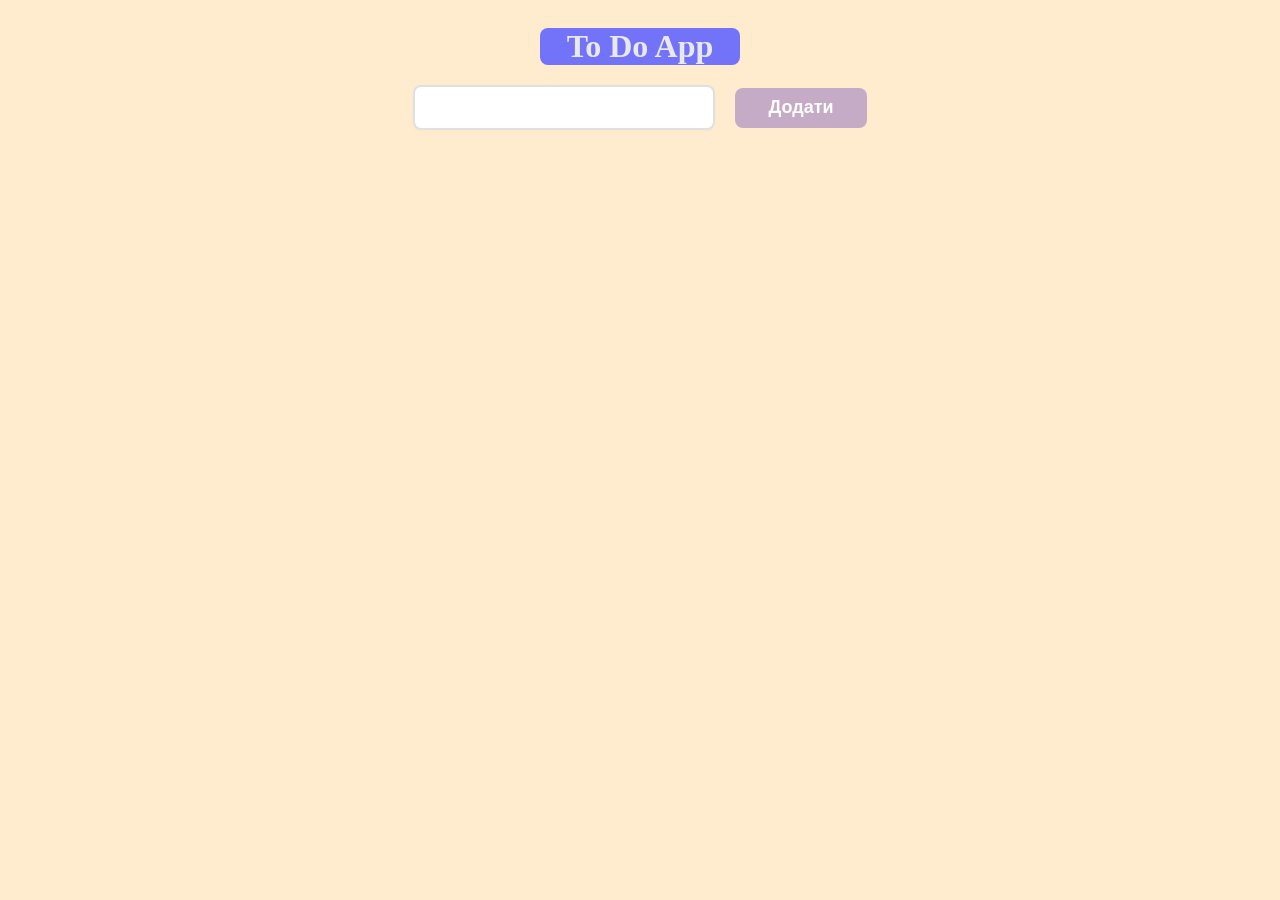
==== index.html @ 1783b0e2 "Перша версія ToDoList" ====
<!doctype html>
<html lang="en">
  <head>
    <meta charset="UTF-8" />
    <meta name="viewport" content="width=device-width, initial-scale=1.0" />
    <title>ToDoApp</title>
    <link rel="stylesheet" href="style.css" />
  </head>
  <body>
    <h1>To Do App</h1>

    <div class="conteiner">
      <div class="addTask">
        <input type="text" class="text" />
        <button type="submit" class="button">Додати</button>
      </div>

      <ul class="list"></ul>
    </div>

    <script src="script.js"></script>
  </body>
</html>
---- style.css ----
body {
  background-color: blanchedalmond;
  padding: 20px;
}

h1 {
  display: flex;
  align-items: center;
  justify-content: center;
  width: 200px;
  margin: 0 auto;
  background-color: rgb(115, 115, 250);
  border-radius: 8px;
  color: rgb(233, 233, 233);
  margin-bottom: 20px;
}

.conteiner {
  display: flex;
  flex-direction: column;
  justify-content: center;
  align-items: center;
}

.addTask {
  display: flex;
  justify-content: center;
  align-items: center;
  gap: 20px;
}

input {
  max-width: 500px;
  width: 100%;
  height: 45px;
  /* Трохи збільшив висоту для кращого вигляду */
  padding: 0 15px;
  /* Відступ тексту від країв */
  border-radius: 8px;
  outline: none;
  border: 2px solid #e0e0e0;
  background-color: #ffffff;
  font-size: 16px;
  color: #333;
  box-sizing: border-box;
  /* Щоб padding не розширював інпут */

  /* Плавна анімація при взаємодії */
  transition: all 0.3s ease;
  box-shadow: 0 2px 4px rgba(0, 0, 0, 0.02);
}

input:hover {
  border-color: #b0b0b0;
}

input:focus {
  border-color: rgb(197, 171, 197);
  /* Ваш колір з кнопки */
  box-shadow: 0 0 8px rgba(197, 171, 197, 0.3);
  background-color: #fff;
}

input::placeholder {
  color: #aaa;
  font-weight: 400;
}

button {
  height: 40px;
  width: 200px;
  background-color: rgb(197, 171, 197);
  outline: none;
  border: none;
  border-radius: 8px;
  color: rgb(255, 255, 255);
  font-weight: bold;
  font-size: 18px;
  cursor: pointer;
  transition: transform 0.1s ease, background-color 0.2s ease;
}

button:hover {
  background-color: rgb(180, 150, 180);
}

button:active {
  transform: scale(0.96);
  /* Кнопка стискається на 4% */
}

ul {
  list-style-type: none;
  /* Прибираємо стандартні крапочки */
  padding: 0;
  margin-top: 20px;
  max-width: 600px;
  width: 100%;
}


li {
  background-color: #fff;
  border: 1px solid #e0e0e0;
  border-radius: 8px;
  padding: 12px 15px;
  margin-bottom: 10px;
  color: #333;
  font-size: 16px;
  transition: all 0.2s ease;
  box-shadow: 0 2px 5px rgba(0, 0, 0, 0.05);

  /* Для майбутнього: щоб текст і кнопка видалення були в один рядок */
  display: flex;
  justify-content: space-between;
  align-items: center;
}

li:hover {
  border-color: rgb(197, 171, 197);
  transform: translateX(5px);
  /* Легке зміщення вбік */
}
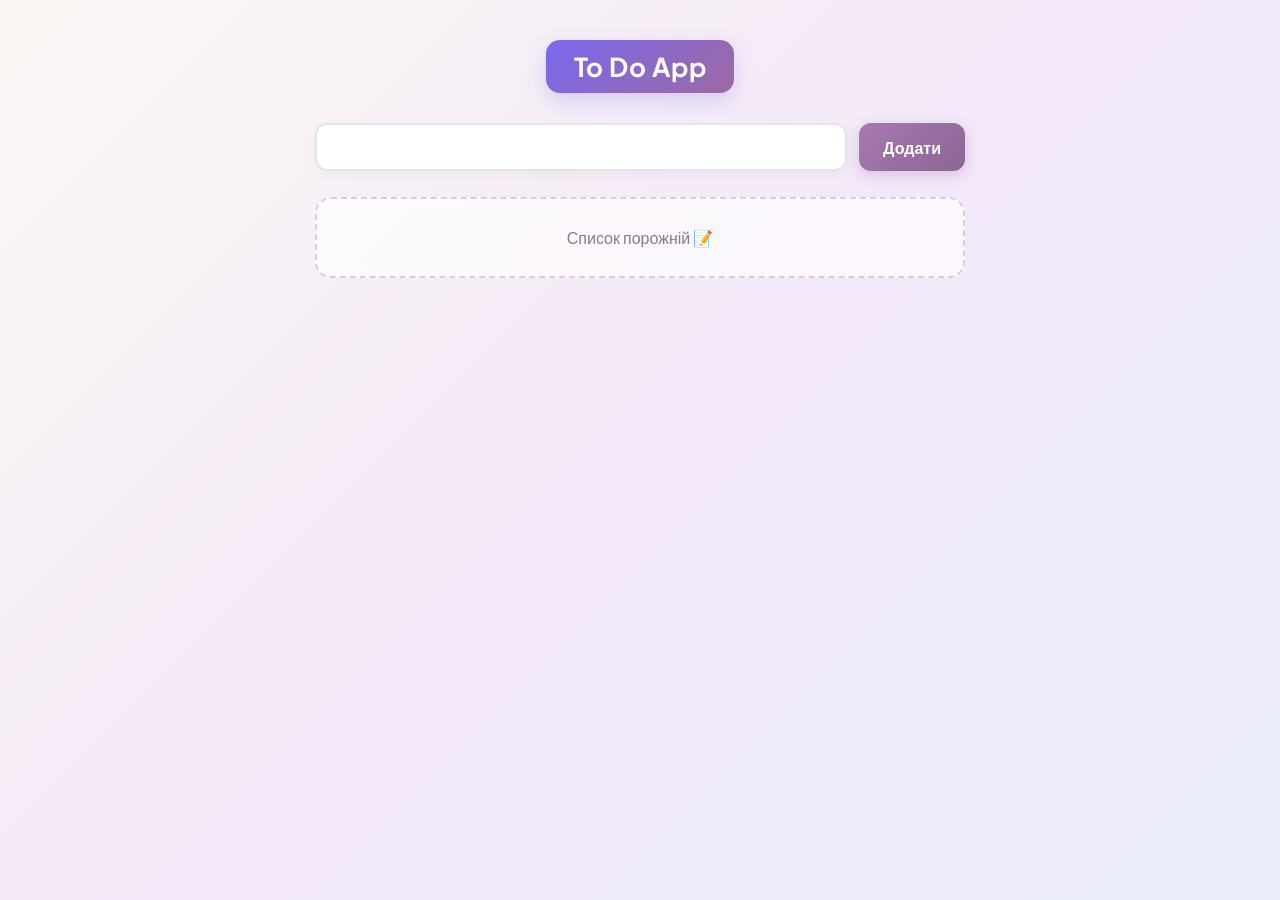
==== commit 9515816e: "Згенерував за допомогою ШІ favicon" ====
--- a/index.html
+++ b/index.html
@@ -5,6 +5,8 @@
     <meta name="viewport" content="width=device-width, initial-scale=1.0" />
     <title>ToDoApp</title>
     <link rel="stylesheet" href="style.css" />
+    <link rel="icon" type="image/svg+xml" href="data:image/svg+xml,%3Csvg xmlns='http://www.w3.org/2000/svg' viewBox='0 0 64 64'%3E%3Cdefs%3E%3ClinearGradient id='g' x1='0%25' y1='0%25' x2='100%25' y2='100%25'%3E%3Cstop offset='0%25' stop-color='%237b68ee'/%3E%3Cstop offset='100%25' stop-color='%23a779b0'/%3E%3C/linearGradient%3E%3C/defs%3E%3Crect width='64' height='64' rx='18' fill='url(%23g)'/%3E%3Cpath d='M19 33.5L28 42.5L46 22.5' fill='none' stroke='%23ffffff' stroke-width='6.5' stroke-linecap='round' stroke-linejoin='round'/%3E%3C/svg%3E">
+
   </head>
   <body>
     <h1>To Do App</h1>
--- a/style.css
+++ b/style.css
@@ -1,123 +1,361 @@
+@import url('https://fonts.googleapis.com/css2?family=Plus+Jakarta+Sans:wght@400;500;600;700&display=swap');
+
+* {
+  margin: 0;
+  padding: 0;
+  box-sizing: border-box;
+  font-family: 'Plus Jakarta Sans', sans-serif;
+}
+
 body {
-  background-color: blanchedalmond;
-  padding: 20px;
+  background: linear-gradient(135deg, #fbf7f4 0%, #f3e8f8 50%, #e9edf9 100%);
+  min-height: 100vh;
+  padding: 40px 20px;
+  color: #2d3748;
 }
 
 h1 {
   display: flex;
   align-items: center;
   justify-content: center;
-  width: 200px;
+  width: fit-content;
+  margin: 0 auto 30px auto;
+  padding: 10px 28px;
+  background: linear-gradient(135deg, #7b68ee 0%, #9c69a3 100%);
+  border-radius: 14px;
+  color: #ffffff;
+  font-size: 26px;
+  font-weight: 700;
+  letter-spacing: 0.5px;
+  box-shadow: 0 8px 20px rgba(123, 104, 238, 0.25);
+  transition: transform 0.2s ease;
+}
+
+h1:hover {
+  transform: translateY(-2px);
+}
+
+.conteiner {
+  display: flex;
+  flex-direction: column;
+  justify-content: center;
+  align-items: center;
+  max-width: 650px;
   margin: 0 auto;
-  background-color: rgb(115, 115, 250);
-  border-radius: 8px;
-  color: rgb(233, 233, 233);
-  margin-bottom: 20px;
-}
-
-.conteiner {
-  display: flex;
-  flex-direction: column;
-  justify-content: center;
-  align-items: center;
 }
 
 .addTask {
   display: flex;
   justify-content: center;
   align-items: center;
-  gap: 20px;
-}
-
-input {
-  max-width: 500px;
+  gap: 12px;
   width: 100%;
-  height: 45px;
-  /* Трохи збільшив висоту для кращого вигляду */
-  padding: 0 15px;
-  /* Відступ тексту від країв */
-  border-radius: 8px;
+}
+
+input.text {
+  flex: 1;
+  height: 48px;
+  padding: 0 18px;
+  border-radius: 12px;
   outline: none;
-  border: 2px solid #e0e0e0;
+  border: 2px solid #e8e2ee;
   background-color: #ffffff;
-  font-size: 16px;
-  color: #333;
-  box-sizing: border-box;
-  /* Щоб padding не розширював інпут */
-
-  /* Плавна анімація при взаємодії */
-  transition: all 0.3s ease;
-  box-shadow: 0 2px 4px rgba(0, 0, 0, 0.02);
-}
-
-input:hover {
-  border-color: #b0b0b0;
-}
-
-input:focus {
-  border-color: rgb(197, 171, 197);
-  /* Ваш колір з кнопки */
-  box-shadow: 0 0 8px rgba(197, 171, 197, 0.3);
-  background-color: #fff;
-}
-
-input::placeholder {
-  color: #aaa;
+  font-size: 15px;
+  color: #333333;
+  transition: all 0.25s ease;
+  box-shadow: 0 4px 12px rgba(0, 0, 0, 0.03);
+}
+
+input.text:hover {
+  border-color: #c9b4db;
+}
+
+input.text:focus {
+  border-color: #9c69a3;
+  box-shadow: 0 0 0 4px rgba(156, 105, 163, 0.15);
+  background-color: #ffffff;
+}
+
+input.text::placeholder {
+  color: #a0aec0;
   font-weight: 400;
 }
 
-button {
-  height: 40px;
-  width: 200px;
-  background-color: rgb(197, 171, 197);
+.button {
+  height: 48px;
+  padding: 0 24px;
+  background: linear-gradient(135deg, #a779b0 0%, #8b6694 100%);
   outline: none;
   border: none;
-  border-radius: 8px;
-  color: rgb(255, 255, 255);
-  font-weight: bold;
-  font-size: 18px;
+  border-radius: 12px;
+  color: #ffffff;
+  font-weight: 600;
+  font-size: 16px;
   cursor: pointer;
-  transition: transform 0.1s ease, background-color 0.2s ease;
-}
-
-button:hover {
-  background-color: rgb(180, 150, 180);
-}
-
-button:active {
-  transform: scale(0.96);
-  /* Кнопка стискається на 4% */
-}
-
-ul {
+  box-shadow: 0 4px 14px rgba(156, 105, 163, 0.3);
+  transition: all 0.2s ease;
+  white-space: nowrap;
+}
+
+.button:hover {
+  background: linear-gradient(135deg, #96669f 0%, #7b5584 100%);
+  box-shadow: 0 6px 18px rgba(156, 105, 163, 0.4);
+  transform: translateY(-2px);
+}
+
+.button:active {
+  transform: scale(0.97);
+}
+
+ul.list {
   list-style-type: none;
-  /* Прибираємо стандартні крапочки */
   padding: 0;
-  margin-top: 20px;
-  max-width: 600px;
+  margin-top: 26px;
   width: 100%;
 }
 
-
+/* Базовий li */
 li {
-  background-color: #fff;
-  border: 1px solid #e0e0e0;
-  border-radius: 8px;
-  padding: 12px 15px;
-  margin-bottom: 10px;
-  color: #333;
+  list-style: none;
+}
+
+/* Картка задачі */
+.todo-item {
+  display: flex;
+  justify-content: space-between;
+  align-items: center;
+  padding: 14px 18px;
+  background-color: #ffffff;
+  border: 1px solid #f0eaf4;
+  border-radius: 14px;
+  margin-bottom: 12px;
+  box-shadow: 0 4px 10px rgba(0, 0, 0, 0.03);
+  transition: all 0.25s ease;
+}
+
+.todo-item:hover {
+  transform: translateY(-2px);
+  box-shadow: 0 8px 20px rgba(156, 105, 163, 0.1);
+  border-color: #dcc8e6;
+}
+
+/* Текст завдання */
+.todo-text {
+  font-size: 15px;
+  font-weight: 500;
+  color: #2d3748;
+  flex: 1;
+  margin-right: 14px;
+  cursor: pointer;
+  overflow-wrap: break-word;
+  word-break: break-word;
+  transition: color 0.2s ease, opacity 0.2s ease;
+}
+
+.todo-text:hover {
+  color: #8b6694;
+}
+
+/* Інпут при редагуванні завдання */
+.todo-item input {
+  flex: 1;
+  min-width: 0;
+  margin-right: 14px;
+  height: 36px;
+  padding: 0 12px;
+  border-radius: 9px;
+  border: 2px solid #9c69a3;
+  outline: none;
+  font-size: 15px;
+  font-weight: 500;
+  color: #2d3748;
+  background-color: #fdfaff;
+  box-shadow: 0 0 0 3px rgba(156, 105, 163, 0.15);
+  transition: all 0.2s ease;
+}
+
+.todo-item input:focus {
+  background-color: #ffffff;
+  border-color: #85528c;
+  box-shadow: 0 0 0 4px rgba(156, 105, 163, 0.25);
+}
+
+/* Виконана задача */
+.completed {
+  text-decoration: line-through;
+  color: #a0aec0;
+  opacity: 0.65;
+}
+
+/* Контейнер кнопок дій */
+.actions {
+  display: flex;
+  gap: 8px;
+  flex-shrink: 0;
+}
+
+.delete-btn,
+.done-btn {
+  height: 34px;
+  padding: 0 14px;
+  border: none;
+  border-radius: 9px;
+  cursor: pointer;
+  font-size: 13px;
+  font-weight: 600;
+  transition: all 0.2s ease;
+  display: flex;
+  align-items: center;
+  justify-content: center;
+}
+
+/* Кнопка Done */
+.done-btn {
+  background-color: #eafaf1;
+  color: #27ae60;
+}
+
+.done-btn:hover {
+  background-color: #27ae60;
+  color: #ffffff;
+  box-shadow: 0 4px 10px rgba(39, 174, 96, 0.25);
+}
+
+/* Кнопка Delete (X) */
+.delete-btn {
+  background-color: #fef0f0;
+  color: #e74c3c;
+}
+
+.delete-btn:hover {
+  background-color: #e74c3c;
+  color: #ffffff;
+  box-shadow: 0 4px 10px rgba(231, 76, 60, 0.25);
+}
+
+.delete-btn:active,
+.done-btn:active {
+  transform: scale(0.92);
+}
+
+/* Повідомлення про порожній список */
+.empty {
+  display: flex;
+  align-items: center;
+  justify-content: center;
+  gap: 8px;
+  padding: 28px 20px;
+  background: rgba(255, 255, 255, 0.65);
+  backdrop-filter: blur(6px);
+  border: 2px dashed #d9cbe0;
+  border-radius: 16px;
+  color: #8a7794;
   font-size: 16px;
-  transition: all 0.2s ease;
-  box-shadow: 0 2px 5px rgba(0, 0, 0, 0.05);
-
-  /* Для майбутнього: щоб текст і кнопка видалення були в один рядок */
-  display: flex;
-  justify-content: space-between;
-  align-items: center;
-}
-
-li:hover {
-  border-color: rgb(197, 171, 197);
-  transform: translateX(5px);
-  /* Легке зміщення вбік */
+  font-weight: 500;
+  cursor: default;
+  animation: fadeIn 0.3s ease-out;
+}
+
+.empty:hover {
+  border-color: #bfa8cb;
+  transform: none;
+}
+
+@keyframes fadeIn {
+  from {
+    opacity: 0;
+    transform: translateY(6px);
+  }
+
+  to {
+    opacity: 1;
+    transform: translateY(0);
+  }
+}
+
+/* =======================================
+   АДАПТИВНІСТЬ ДЛЯ ПЛАНШЕТІВ ТА СМАРТФОНІВ
+   ======================================= */
+
+/* Планшети (до 768px) */
+@media (max-width: 768px) {
+  body {
+    padding: 30px 16px;
+  }
+
+  .conteiner {
+    max-width: 100%;
+  }
+
+  h1 {
+    font-size: 24px;
+    padding: 8px 22px;
+    margin-bottom: 24px;
+  }
+}
+
+/* Смартфони (до 480px) */
+@media (max-width: 480px) {
+  body {
+    padding: 20px 12px;
+  }
+
+  h1 {
+    font-size: 21px;
+    padding: 7px 18px;
+    margin-bottom: 20px;
+    border-radius: 11px;
+  }
+
+  /* Поле та кнопка стають одне під одним на весь екран */
+  .addTask {
+    flex-direction: column;
+    gap: 10px;
+  }
+
+  input.text {
+    width: 100%;
+    height: 48px;
+    font-size: 16px;
+    /* Запобігає авто-зуму в Safari на iOS */
+  }
+
+  .button {
+    width: 100%;
+    height: 44px;
+    font-size: 15px;
+  }
+
+  /* Картки задач на вузьких екранах */
+  .todo-item {
+    padding: 12px 14px;
+  }
+
+  .todo-text {
+    font-size: 14px;
+    margin-right: 10px;
+  }
+
+  .todo-item input {
+    height: 34px;
+    font-size: 14px;
+    margin-right: 10px;
+  }
+
+  /* Компактні кнопки дій */
+  .actions {
+    gap: 6px;
+  }
+
+  .delete-btn,
+  .done-btn {
+    height: 32px;
+    padding: 0 11px;
+    font-size: 12px;
+  }
+
+  .empty {
+    padding: 22px 14px;
+    font-size: 14px;
+  }
 }
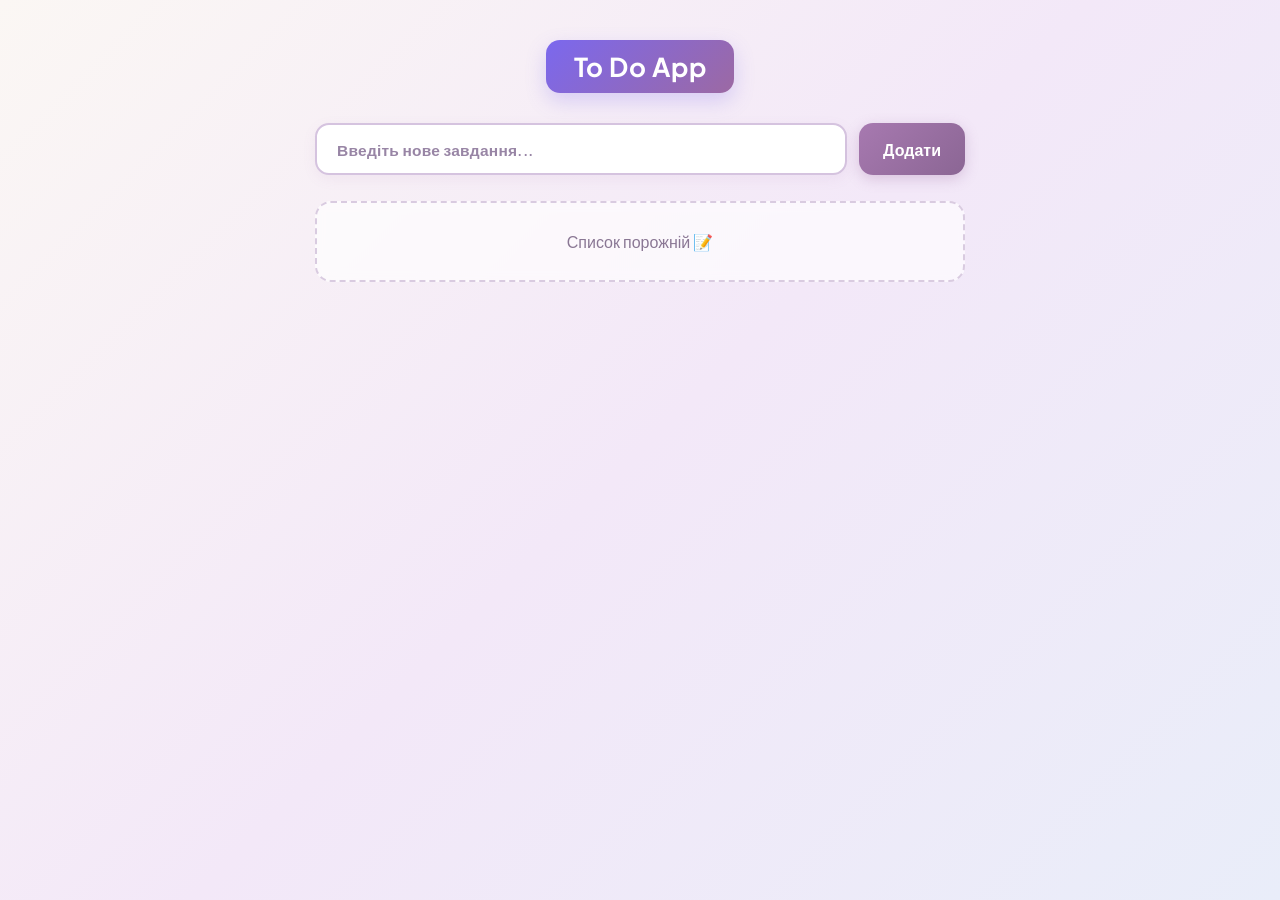
==== commit 719e8513: "Додав placeholder до input, підігнав стилі, щоб вони краще працювали, в js створив новий елемент для" ====
--- a/index.html
+++ b/index.html
@@ -13,7 +13,7 @@
 
     <div class="conteiner">
       <div class="addTask">
-        <input type="text" class="text" />
+        <input type="text" class="text" placeholder="Введіть нове завдання..."/>
         <button type="submit" class="button">Додати</button>
       </div>
 
--- a/style.css
+++ b/style.css
@@ -54,41 +54,47 @@
 
 input.text {
   flex: 1;
-  height: 48px;
-  padding: 0 18px;
-  border-radius: 12px;
+  height: 52px;
+  padding: 0 20px;
+  border-radius: 14px;
   outline: none;
-  border: 2px solid #e8e2ee;
+  border: 2px solid #d5c3df;
   background-color: #ffffff;
-  font-size: 15px;
-  color: #333333;
+  font-family: 'Plus Jakarta Sans', sans-serif;
+  font-size: 16px;
+  font-weight: 500;
+  color: #2d3748;
   transition: all 0.25s ease;
-  box-shadow: 0 4px 12px rgba(0, 0, 0, 0.03);
+  box-shadow: 0 4px 14px rgba(156, 105, 163, 0.08);
 }
 
 input.text:hover {
-  border-color: #c9b4db;
+  border-color: #bfa8cb;
 }
 
 input.text:focus {
   border-color: #9c69a3;
-  box-shadow: 0 0 0 4px rgba(156, 105, 163, 0.15);
+  box-shadow: 0 0 0 4px rgba(156, 105, 163, 0.2);
   background-color: #ffffff;
 }
 
 input.text::placeholder {
-  color: #a0aec0;
-  font-weight: 400;
+  font-family: 'Plus Jakarta Sans', sans-serif;
+  color: #9885a5;
+  font-weight: 600;
+  font-size: 15.5px;
+  letter-spacing: 0.25px;
 }
 
 .button {
-  height: 48px;
+  height: 52px;
   padding: 0 24px;
   background: linear-gradient(135deg, #a779b0 0%, #8b6694 100%);
   outline: none;
   border: none;
-  border-radius: 12px;
+  border-radius: 14px;
   color: #ffffff;
+  font-family: 'Plus Jakarta Sans', sans-serif;
   font-weight: 600;
   font-size: 16px;
   cursor: pointer;
@@ -123,7 +129,7 @@
 .todo-item {
   display: flex;
   justify-content: space-between;
-  align-items: center;
+  align-items: flex-start;
   padding: 14px 18px;
   background-color: #ffffff;
   border: 1px solid #f0eaf4;
@@ -139,45 +145,82 @@
   border-color: #dcc8e6;
 }
 
+/* Контейнер вмісту завдання (текст + час створення) */
+.todo-content {
+  display: flex;
+  flex-direction: column;
+  flex: 1;
+  min-width: 0;
+  margin-right: 14px;
+  gap: 3px;
+}
+
 /* Текст завдання */
 .todo-text {
+  min-height: 34px;
+  display: flex;
+  align-items: center;
   font-size: 15px;
   font-weight: 500;
   color: #2d3748;
-  flex: 1;
-  margin-right: 14px;
   cursor: pointer;
   overflow-wrap: break-word;
   word-break: break-word;
-  transition: color 0.2s ease, opacity 0.2s ease;
+  transition: all 0.2s ease;
+}
+
+/* Іконка-підказка, що текст можна редагувати */
+.todo-text::after {
+  content: " ✎";
+  font-size: 13px;
+  color: #a779b0;
+  opacity: 0.55;
+  transition: all 0.2s ease;
+  display: inline-block;
+  margin-left: 4px;
 }
 
 .todo-text:hover {
-  color: #8b6694;
+  color: #7b4f85;
+}
+
+.todo-text:hover::after {
+  opacity: 1;
+  color: #7b4f85;
+  /* transform: scale(1.25) rotate(-10deg); */
+}
+
+/* Час створення завдання */
+.todo-date {
+  font-size: 11.5px;
+  color: #8a7794;
+  opacity: 0.8;
+  font-weight: 400;
+  letter-spacing: 0.2px;
 }
 
 /* Інпут при редагуванні завдання */
 .todo-item input {
-  flex: 1;
-  min-width: 0;
-  margin-right: 14px;
-  height: 36px;
-  padding: 0 12px;
-  border-radius: 9px;
-  border: 2px solid #9c69a3;
+  width: 100%;
+  height: 34px;
+  padding: 0 10px;
+  border-radius: 8px;
+  border: 1.5px solid #9c69a3;
   outline: none;
+  font-family: 'Plus Jakarta Sans', sans-serif;
   font-size: 15px;
   font-weight: 500;
   color: #2d3748;
-  background-color: #fdfaff;
-  box-shadow: 0 0 0 3px rgba(156, 105, 163, 0.15);
+  background-color: #ffffff;
+  box-shadow: 0 0 0 2px rgba(156, 105, 163, 0.15);
+  box-sizing: border-box;
   transition: all 0.2s ease;
 }
 
 .todo-item input:focus {
   background-color: #ffffff;
   border-color: #85528c;
-  box-shadow: 0 0 0 4px rgba(156, 105, 163, 0.25);
+  box-shadow: 0 0 0 3px rgba(156, 105, 163, 0.22);
 }
 
 /* Виконана задача */
@@ -192,6 +235,8 @@
   display: flex;
   gap: 8px;
   flex-shrink: 0;
+  height: 34px;
+  align-items: center;
 }
 
 .delete-btn,
@@ -310,7 +355,7 @@
   /* Поле та кнопка стають одне під одним на весь екран */
   .addTask {
     flex-direction: column;
-    gap: 10px;
+    gap: 12px;
   }
 
   input.text {
@@ -318,12 +363,35 @@
     height: 48px;
     font-size: 16px;
     /* Запобігає авто-зуму в Safari на iOS */
+    border: 2px solid #bfa8cb;
+    background-color: #ffffff;
+    box-shadow: 0 6px 18px rgba(156, 105, 163, 0.14);
+    border-radius: 14px;
+    padding: 0 18px;
+    flex: none;
+  }
+
+  input.text::placeholder {
+    font-family: 'Plus Jakarta Sans', sans-serif;
+    color: #9885a5;
+    font-weight: 600;
+    font-size: 16px;
+    letter-spacing: 0.25px;
+    font-style: italic;
+  }
+
+  input.text:focus {
+    border-color: #8b5592;
+    box-shadow: 0 0 0 4px rgba(156, 105, 163, 0.28);
   }
 
   .button {
     width: 100%;
-    height: 44px;
-    font-size: 15px;
+    height: 52px;
+    font-family: 'Plus Jakarta Sans', sans-serif;
+    font-size: 16px;
+    font-weight: 600;
+    border-radius: 14px;
   }
 
   /* Картки задач на вузьких екранах */
@@ -331,20 +399,29 @@
     padding: 12px 14px;
   }
 
+  .todo-content {
+    margin-right: 10px;
+  }
+
   .todo-text {
+    min-height: 32px;
     font-size: 14px;
-    margin-right: 10px;
+  }
+
+  .todo-date {
+    font-size: 11px;
   }
 
   .todo-item input {
-    height: 34px;
+    height: 32px;
     font-size: 14px;
-    margin-right: 10px;
+    padding: 0 8px;
   }
 
   /* Компактні кнопки дій */
   .actions {
     gap: 6px;
+    height: 32px;
   }
 
   .delete-btn,
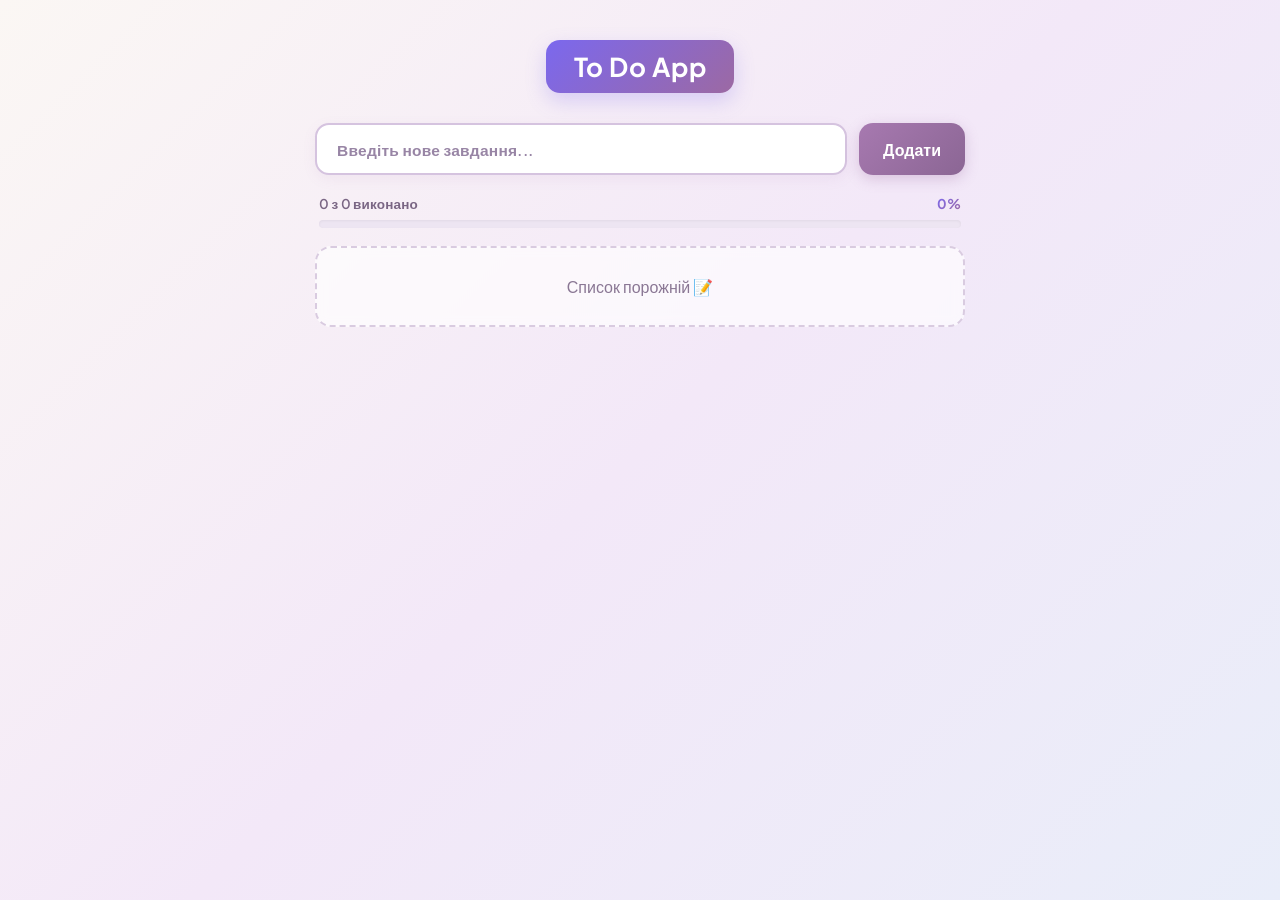
==== commit 1e41725a: "Додано в HTML прогрес-бар для відслідковування виконання завдань, додані стилі для нього логіка в JS" ====
--- a/index.html
+++ b/index.html
@@ -1,25 +1,39 @@
 <!doctype html>
 <html lang="en">
-  <head>
-    <meta charset="UTF-8" />
-    <meta name="viewport" content="width=device-width, initial-scale=1.0" />
-    <title>ToDoApp</title>
-    <link rel="stylesheet" href="style.css" />
-    <link rel="icon" type="image/svg+xml" href="data:image/svg+xml,%3Csvg xmlns='http://www.w3.org/2000/svg' viewBox='0 0 64 64'%3E%3Cdefs%3E%3ClinearGradient id='g' x1='0%25' y1='0%25' x2='100%25' y2='100%25'%3E%3Cstop offset='0%25' stop-color='%237b68ee'/%3E%3Cstop offset='100%25' stop-color='%23a779b0'/%3E%3C/linearGradient%3E%3C/defs%3E%3Crect width='64' height='64' rx='18' fill='url(%23g)'/%3E%3Cpath d='M19 33.5L28 42.5L46 22.5' fill='none' stroke='%23ffffff' stroke-width='6.5' stroke-linecap='round' stroke-linejoin='round'/%3E%3C/svg%3E">
 
-  </head>
-  <body>
-    <h1>To Do App</h1>
+<head>
+  <meta charset="UTF-8" />
+  <meta name="viewport" content="width=device-width, initial-scale=1.0" />
+  <title>ToDoApp</title>
+  <link rel="stylesheet" href="style.css" />
+  <link rel="icon" type="image/svg+xml"
+    href="data:image/svg+xml,%3Csvg xmlns='http://www.w3.org/2000/svg' viewBox='0 0 64 64'%3E%3Cdefs%3E%3ClinearGradient id='g' x1='0%25' y1='0%25' x2='100%25' y2='100%25'%3E%3Cstop offset='0%25' stop-color='%237b68ee'/%3E%3Cstop offset='100%25' stop-color='%23a779b0'/%3E%3C/linearGradient%3E%3C/defs%3E%3Crect width='64' height='64' rx='18' fill='url(%23g)'/%3E%3Cpath d='M19 33.5L28 42.5L46 22.5' fill='none' stroke='%23ffffff' stroke-width='6.5' stroke-linecap='round' stroke-linejoin='round'/%3E%3C/svg%3E">
 
-    <div class="conteiner">
-      <div class="addTask">
-        <input type="text" class="text" placeholder="Введіть нове завдання..."/>
-        <button type="submit" class="button">Додати</button>
-      </div>
+</head>
 
-      <ul class="list"></ul>
+<body>
+  <h1>To Do App</h1>
+
+  <div class="conteiner">
+    <div class="addTask">
+      <input id="addTodoInput" type="text" class="text" placeholder="Введіть нове завдання..." />
+      <button type="submit" id="addTodoBtn" class="button">Додати</button>
     </div>
 
-    <script src="script.js"></script>
-  </body>
-</html>
+    <div class="progress-container">
+      <div class="progress-info">
+        <span class="progress-text">0 з 0 виконано</span>
+        <span class="progress-percent">0%</span>
+      </div>
+      <div class="progress-track">
+        <div class="progress-bar"></div>
+      </div>
+    </div>
+
+    <ul id="todoList" class="list"></ul>
+  </div>
+
+  <script src="script.js"></script>
+</body>
+
+</html>
--- a/style.css
+++ b/style.css
@@ -113,10 +113,57 @@
   transform: scale(0.97);
 }
 
+/* Прогрес-бар завдань */
+.progress-container {
+  width: 100%;
+  margin-top: 20px;
+  padding: 0 4px;
+}
+
+.progress-info {
+  display: flex;
+  justify-content: space-between;
+  align-items: center;
+  margin-bottom: 8px;
+  font-size: 13.5px;
+  font-weight: 600;
+  color: #7a6684;
+}
+
+.progress-text {
+  letter-spacing: 0.2px;
+}
+
+.progress-percent {
+  color: #7b68ee;
+  font-weight: 700;
+  background: linear-gradient(135deg, #7b68ee 0%, #9c69a3 100%);
+  -webkit-background-clip: text;
+  -webkit-text-fill-color: transparent;
+}
+
+.progress-track {
+  width: 100%;
+  height: 8px;
+  background-color: #ede5f2;
+  border-radius: 999px;
+  overflow: hidden;
+  box-shadow: inset 0 1px 3px rgba(0, 0, 0, 0.05);
+}
+
+.progress-bar {
+  height: 100%;
+  width: 0%;
+  background: linear-gradient(135deg, #7b68ee 0%, #9c69a3 100%);
+  border-radius: 999px;
+  transition: width 0.4s cubic-bezier(0.4, 0, 0.2, 1);
+  box-shadow: 0 1px 6px rgba(123, 104, 238, 0.3);
+}
+
 ul.list {
   list-style-type: none;
   padding: 0;
-  margin-top: 26px;
+  margin-top: 18px;
   width: 100%;
 }
 
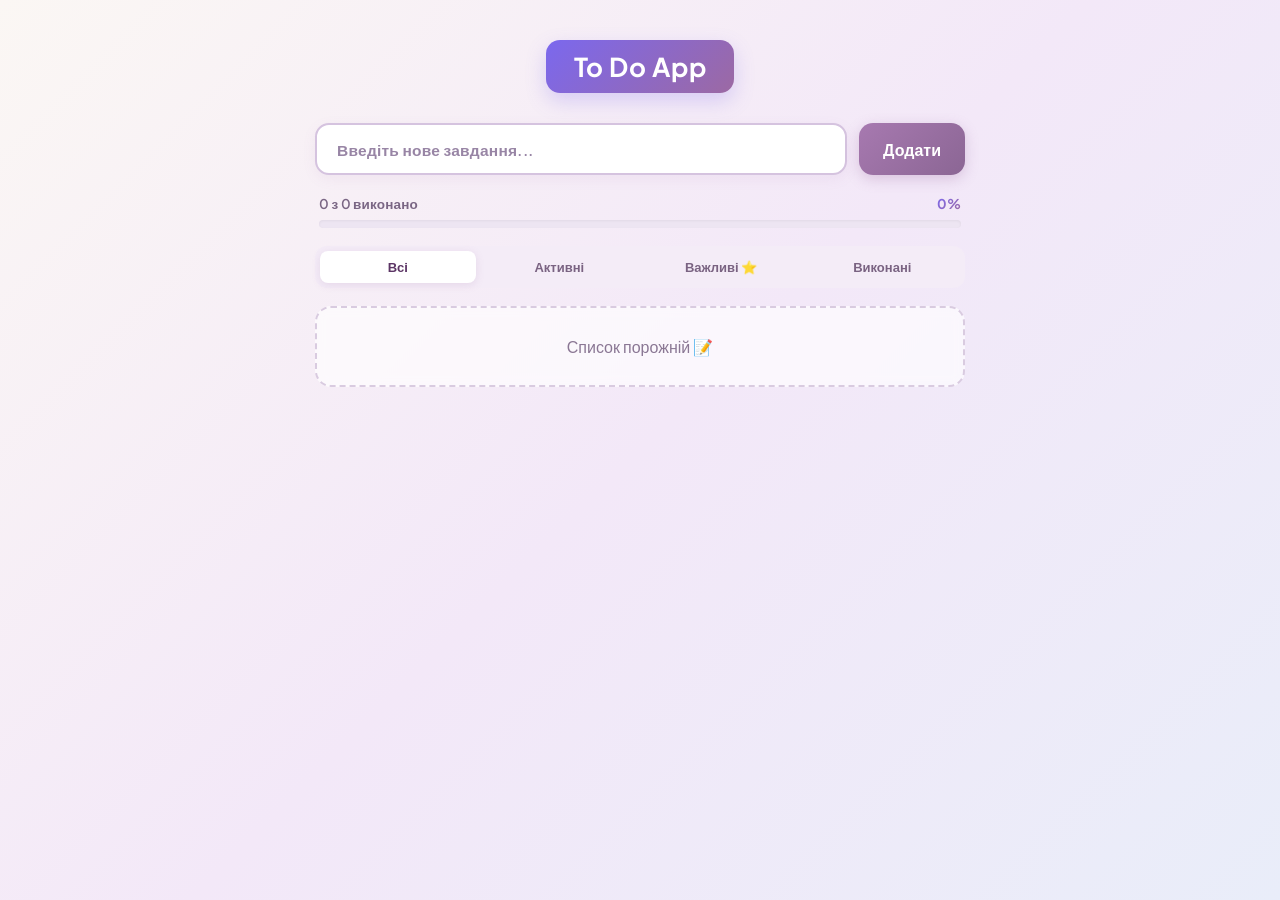
==== commit 9d251c25: "Додав елементи в HTML для фільтрації по задачам, додав за допомогою ШІ стилі для цього всього, щоб в" ====
--- a/index.html
+++ b/index.html
@@ -30,6 +30,13 @@
       </div>
     </div>
 
+    <div class="filters">
+      <button class="filter-btn active" data-filter="all">Всі</button>
+      <button class="filter-btn" data-filter="active">Активні</button>
+      <button class="filter-btn" data-filter="important">Важливі ⭐</button>
+      <button class="filter-btn" data-filter="completed">Виконані</button>
+    </div>
+
     <ul id="todoList" class="list"></ul>
   </div>
 
--- a/style.css
+++ b/style.css
@@ -160,6 +160,47 @@
   box-shadow: 0 1px 6px rgba(123, 104, 238, 0.3);
 }
 
+/* Панель фільтрів */
+.filters {
+  display: flex;
+  gap: 6px;
+  margin-top: 18px;
+  background-color: #f4ecf7;
+  padding: 5px;
+  border-radius: 12px;
+  width: 100%;
+}
+
+.filter-btn {
+  flex: 1;
+  padding: 8px 10px;
+  border: none;
+  background: transparent;
+  border-radius: 8px;
+  font-family: 'Plus Jakarta Sans', sans-serif;
+  font-size: 13px;
+  font-weight: 600;
+  color: #7a6382;
+  cursor: pointer;
+  transition: all 0.2s cubic-bezier(0.4, 0, 0.2, 1);
+  white-space: nowrap;
+}
+
+.filter-btn:hover {
+  color: #432b4b;
+  background-color: rgba(255, 255, 255, 0.55);
+}
+
+.filter-btn.active {
+  background: #ffffff;
+  color: #5c3565;
+  box-shadow: 0 2px 8px rgba(156, 105, 163, 0.16);
+}
+
+.filter-btn:active {
+  transform: scale(0.96);
+}
+
 ul.list {
   list-style-type: none;
   padding: 0;
@@ -184,12 +225,67 @@
   margin-bottom: 12px;
   box-shadow: 0 4px 10px rgba(0, 0, 0, 0.03);
   transition: all 0.25s ease;
+  animation: taskAppear 0.28s cubic-bezier(0.16, 1, 0.3, 1) forwards;
 }
 
 .todo-item:hover {
   transform: translateY(-2px);
   box-shadow: 0 8px 20px rgba(156, 105, 163, 0.1);
   border-color: #dcc8e6;
+}
+
+/* Анімація появи задачі (плавна, пружна та м'яка) */
+@keyframes taskAppear {
+  0% {
+    opacity: 0;
+    transform: translateY(14px) scale(0.97);
+  }
+  65% {
+    transform: translateY(-2px) scale(1.008);
+  }
+  100% {
+    opacity: 1;
+    transform: translateY(0) scale(1);
+  }
+}
+
+/* Анімація плавного видалення задачі */
+.todo-item.removing {
+  pointer-events: none;
+  animation: taskDelete 0.3s cubic-bezier(0.4, 0, 0.2, 1) forwards;
+}
+
+@keyframes taskDelete {
+  0% {
+    opacity: 1;
+    transform: translateX(0) scale(1);
+    max-height: 120px;
+    margin-bottom: 12px;
+  }
+  40% {
+    opacity: 0;
+    transform: translateX(25px) scale(0.96);
+  }
+  100% {
+    opacity: 0;
+    transform: translateX(25px) scale(0.92);
+    max-height: 0;
+    padding-top: 0;
+    padding-bottom: 0;
+    margin-bottom: 0;
+    border-width: 0;
+    overflow: hidden;
+  }
+}
+
+/* Виділення важливої задачі: виразне м'яке сяйво навколо картки */
+.todo-item.is-important {
+  box-shadow: 0 6px 24px rgba(156, 105, 163, 0.35), 0 0 18px rgba(123, 104, 238, 0.28);
+}
+
+.todo-item.is-important:hover {
+  box-shadow: 0 10px 32px rgba(156, 105, 163, 0.44), 0 0 24px rgba(123, 104, 238, 0.36);
+  transform: translateY(-2px);
 }
 
 /* Контейнер вмісту завдання (текст + час створення) */
@@ -273,8 +369,10 @@
 /* Виконана задача */
 .completed {
   text-decoration: line-through;
+  text-decoration-color: #a779b0;
   color: #a0aec0;
   opacity: 0.65;
+  transition: all 0.25s ease;
 }
 
 /* Контейнер кнопок дій */
@@ -284,6 +382,53 @@
   flex-shrink: 0;
   height: 34px;
   align-items: center;
+}
+
+/* Кнопка зірочки (важливе) */
+.star-btn {
+  height: 34px;
+  width: 34px;
+  padding: 0;
+  border: none;
+  border-radius: 9px;
+  cursor: pointer;
+  font-size: 16px;
+  line-height: 1;
+  transition: all 0.2s ease;
+  display: flex;
+  align-items: center;
+  justify-content: center;
+  background-color: #faf6ed;
+  color: #c4a45a;
+}
+
+.star-btn:hover {
+  background-color: #fef3c7;
+  color: #d97706;
+  transform: scale(1.08);
+}
+
+.star-btn.active {
+  background-color: #fff4cc;
+  color: #f59e0b;
+  box-shadow: 0 2px 8px rgba(245, 158, 11, 0.28);
+  animation: starPop 0.35s cubic-bezier(0.175, 0.885, 0.32, 1.275);
+}
+
+@keyframes starPop {
+  0% {
+    transform: scale(0.75);
+  }
+  50% {
+    transform: scale(1.3) rotate(15deg);
+  }
+  100% {
+    transform: scale(1) rotate(0deg);
+  }
+}
+
+.star-btn:active {
+  transform: scale(0.92);
 }
 
 .delete-btn,
@@ -471,6 +616,12 @@
     height: 32px;
   }
 
+  .star-btn {
+    height: 32px;
+    width: 32px;
+    font-size: 15px;
+  }
+
   .delete-btn,
   .done-btn {
     height: 32px;
@@ -478,8 +629,19 @@
     font-size: 12px;
   }
 
+  /* Адаптація панелі фільтрів */
+  .filters {
+    gap: 4px;
+    padding: 4px;
+  }
+
+  .filter-btn {
+    font-size: 12px;
+    padding: 7px 4px;
+  }
+
   .empty {
     padding: 22px 14px;
     font-size: 14px;
   }
-}+}
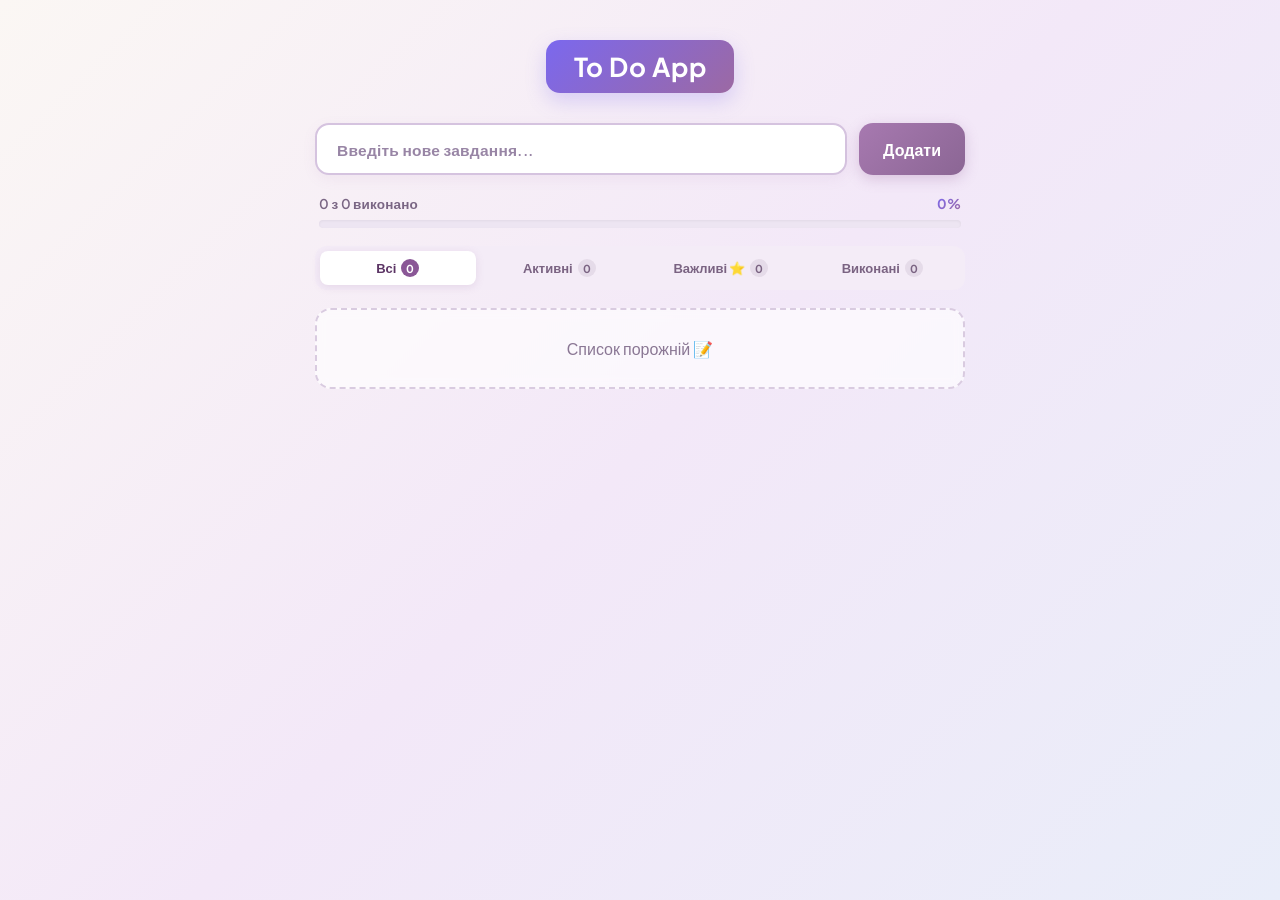
==== commit efe754e5: "Додав в HTML спан-лічильники, щоб відображати певну кількість завдань в тій чи іншій категорії, зроб" ====
--- a/index.html
+++ b/index.html
@@ -31,10 +31,18 @@
     </div>
 
     <div class="filters">
-      <button class="filter-btn active" data-filter="all">Всі</button>
-      <button class="filter-btn" data-filter="active">Активні</button>
-      <button class="filter-btn" data-filter="important">Важливі ⭐</button>
-      <button class="filter-btn" data-filter="completed">Виконані</button>
+      <button class="filter-btn active" data-filter="all">
+        Всі <span id="countAll" class="filter-count">0</span>
+      </button>
+      <button class="filter-btn" data-filter="active">
+        Активні <span id="countActive" class="filter-count">0</span>
+      </button>
+      <button class="filter-btn" data-filter="important">
+        Важливі ⭐ <span id="countImportant" class="filter-count">0</span>
+      </button>
+      <button class="filter-btn" data-filter="completed">
+        Виконані <span id="countCompleted" class="filter-count">0</span>
+      </button>
     </div>
 
     <ul id="todoList" class="list"></ul>
--- a/style.css
+++ b/style.css
@@ -184,6 +184,32 @@
   cursor: pointer;
   transition: all 0.2s cubic-bezier(0.4, 0, 0.2, 1);
   white-space: nowrap;
+  display: inline-flex;
+  align-items: center;
+  justify-content: center;
+  gap: 5px;
+}
+
+/* Мінімалістичний бейдж-лічильник */
+.filter-count {
+  display: inline-flex;
+  align-items: center;
+  justify-content: center;
+  min-width: 18px;
+  height: 18px;
+  padding: 0 5px;
+  font-size: 11px;
+  font-weight: 700;
+  border-radius: 999px;
+  background-color: rgba(122, 99, 130, 0.12);
+  color: #7a6382;
+  pointer-events: none;
+  transition: all 0.2s ease;
+}
+
+.filter-btn.active .filter-count {
+  background-color: #8a5796;
+  color: #ffffff;
 }
 
 .filter-btn:hover {
@@ -240,9 +266,11 @@
     opacity: 0;
     transform: translateY(14px) scale(0.97);
   }
+
   65% {
     transform: translateY(-2px) scale(1.008);
   }
+
   100% {
     opacity: 1;
     transform: translateY(0) scale(1);
@@ -262,10 +290,12 @@
     max-height: 120px;
     margin-bottom: 12px;
   }
+
   40% {
     opacity: 0;
     transform: translateX(25px) scale(0.96);
   }
+
   100% {
     opacity: 0;
     transform: translateX(25px) scale(0.92);
@@ -419,9 +449,11 @@
   0% {
     transform: scale(0.75);
   }
+
   50% {
     transform: scale(1.3) rotate(15deg);
   }
+
   100% {
     transform: scale(1) rotate(0deg);
   }
@@ -636,12 +668,20 @@
   }
 
   .filter-btn {
-    font-size: 12px;
-    padding: 7px 4px;
+    font-size: 11.5px;
+    padding: 7px 3px;
+    gap: 3px;
+  }
+
+  .filter-count {
+    min-width: 15px;
+    height: 15px;
+    font-size: 9.5px;
+    padding: 0 3px;
   }
 
   .empty {
     padding: 22px 14px;
     font-size: 14px;
   }
-}
+}
